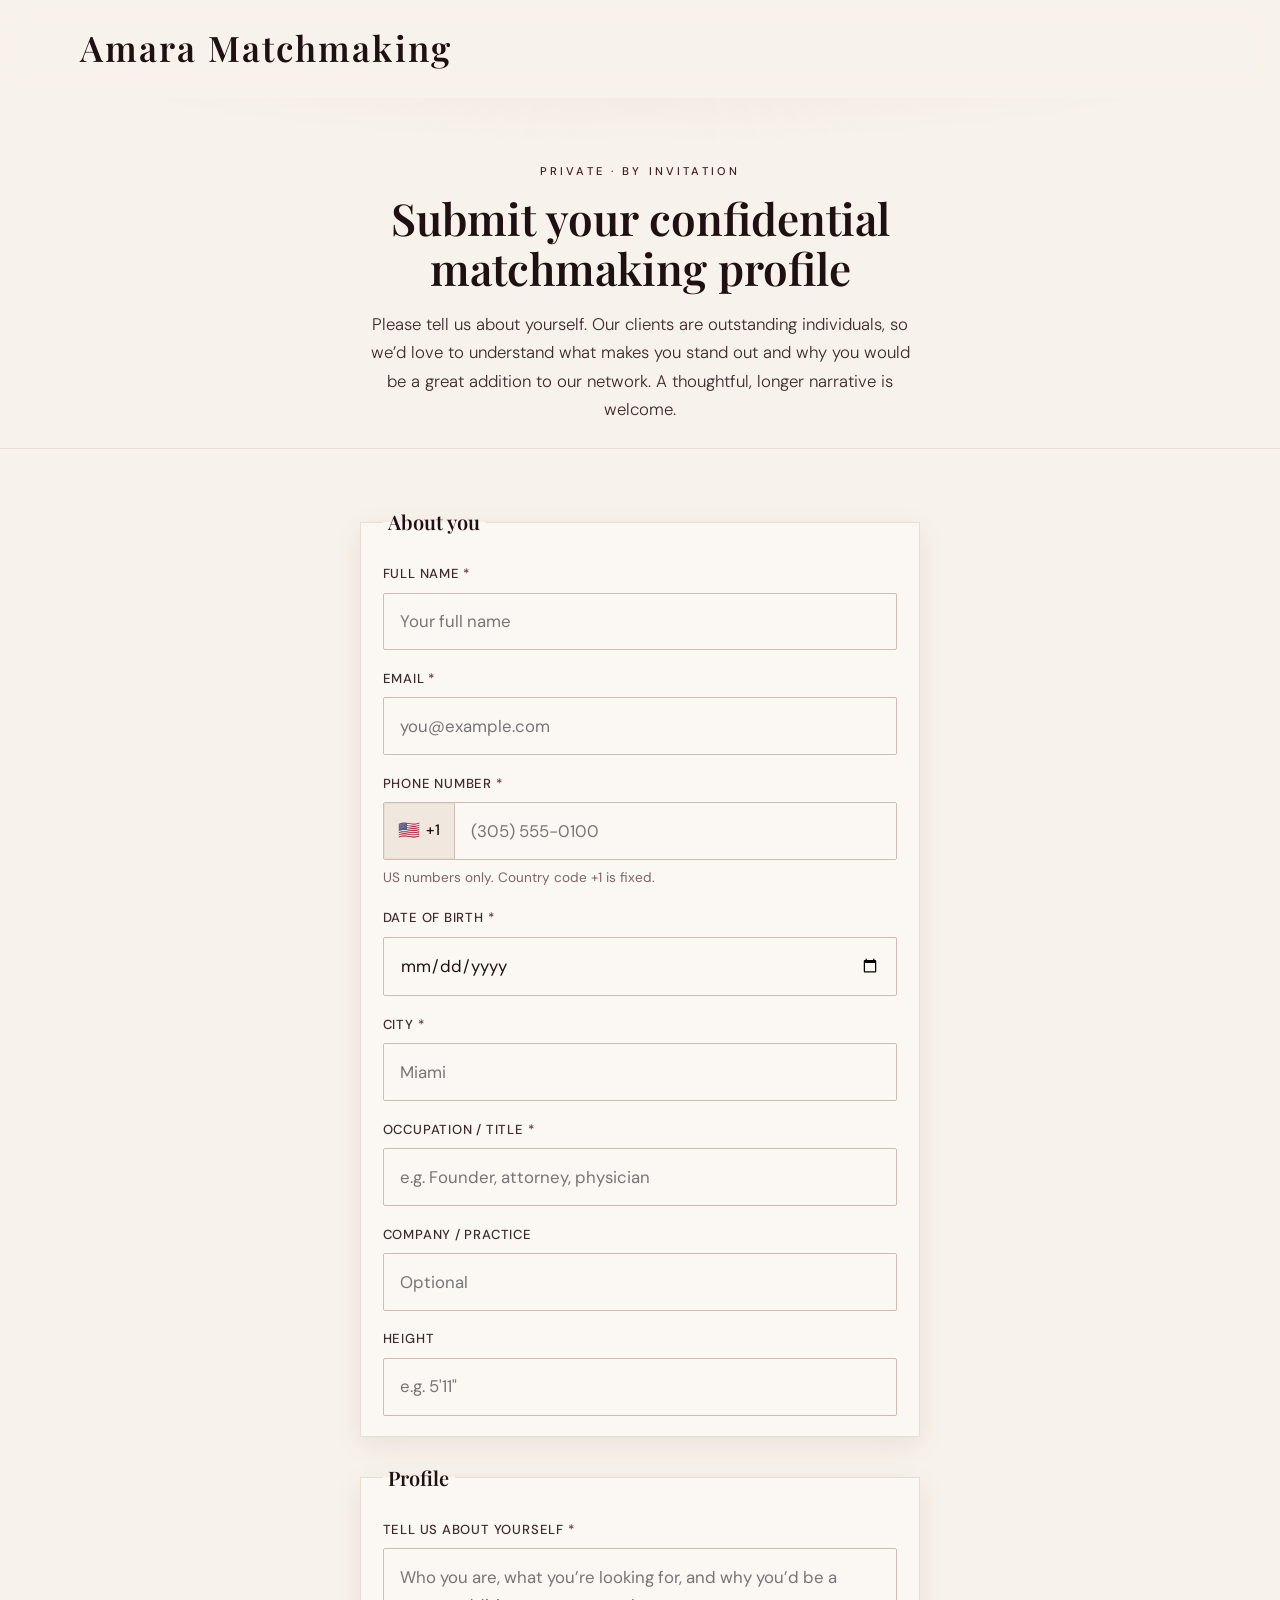
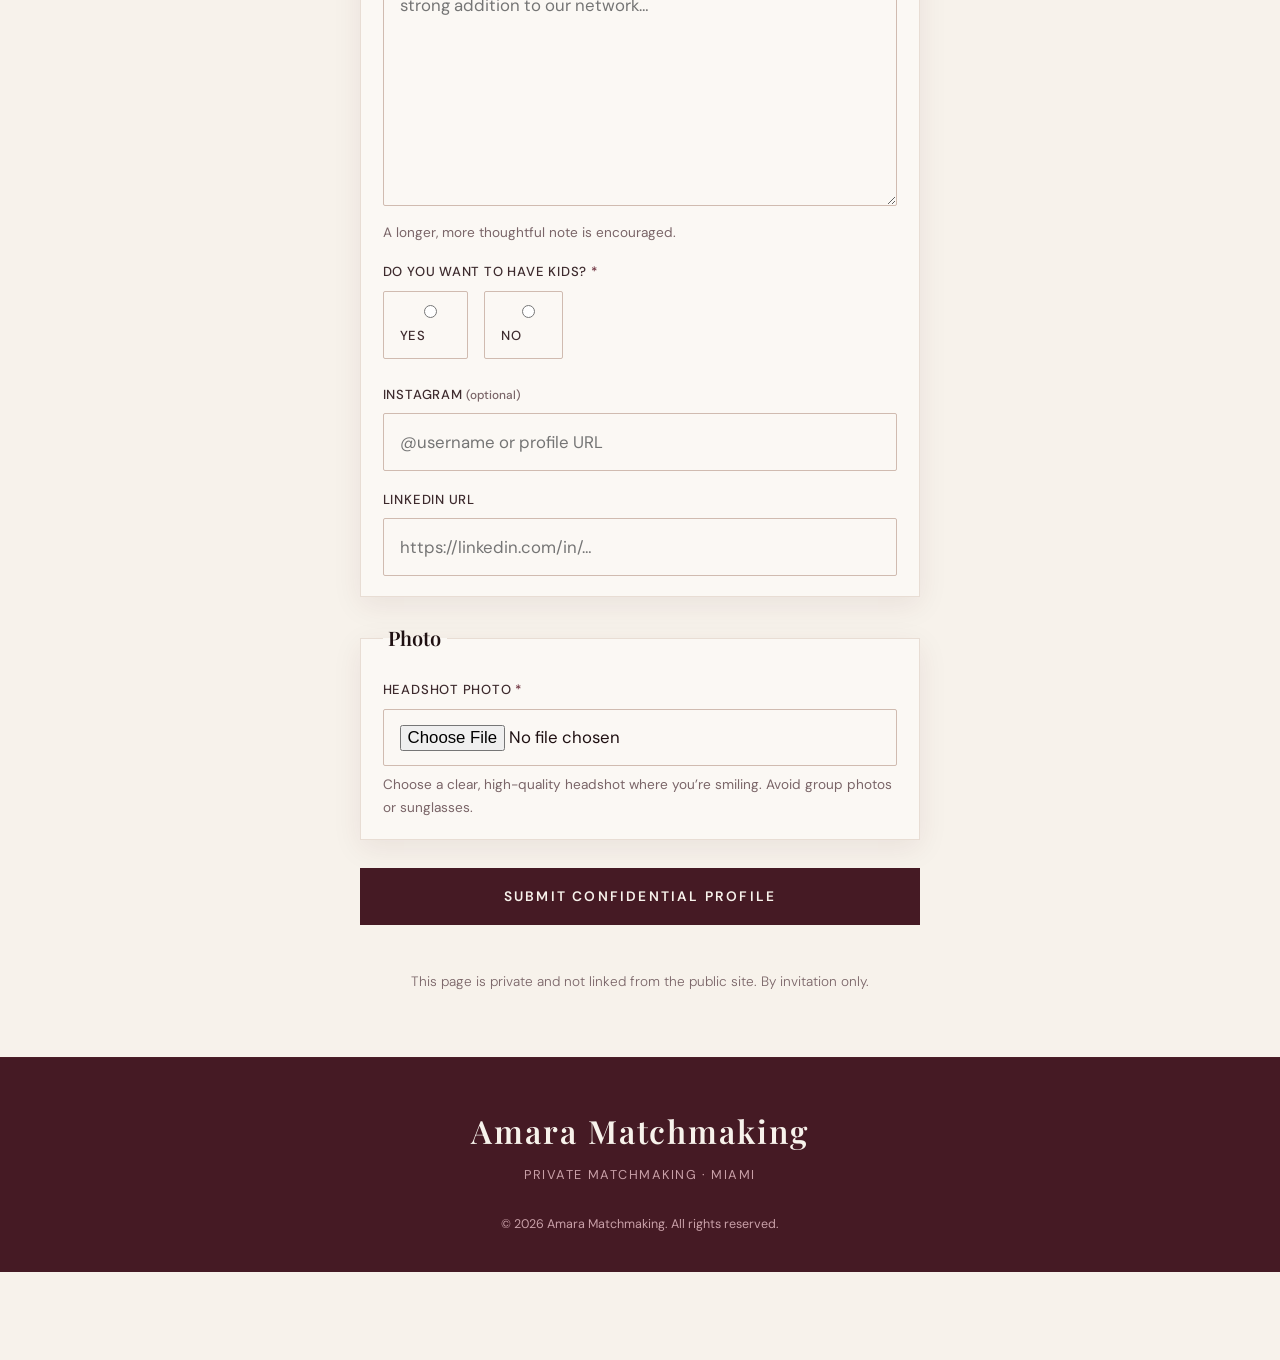
==== intake.html @ 6a84e3c2 "Add private candidate intake page (unlisted)" ====
<!DOCTYPE html>
<html lang="en">
<head>
  <meta charset="UTF-8" />
  <meta name="viewport" content="width=device-width, initial-scale=1.0" />
  <meta name="robots" content="noindex, nofollow" />
  <meta name="description" content="Private Amara Matchmaking candidate intake. By invitation only." />
  <title>Private Intake | Amara Matchmaking</title>
  <link rel="preconnect" href="https://fonts.googleapis.com" />
  <link rel="preconnect" href="https://fonts.gstatic.com" crossorigin />
  <link href="https://fonts.googleapis.com/css2?family=DM+Sans:ital,opsz,wght@0,9..40,300;0,9..40,400;0,9..40,500;0,9..40,600;1,9..40,400&family=Playfair+Display:ital,wght@0,400;0,500;0,600;0,700;1,400;1,500&display=swap" rel="stylesheet" />
  <link rel="icon" href="assets/favicon.svg" type="image/svg+xml" />
  <link rel="icon" href="assets/favicon.ico" sizes="any" />
  <link rel="stylesheet" href="styles.css?v=20260922b" />
  <link rel="stylesheet" href="intake.css?v=1" />
</head>
<body class="intake-page">
  <header class="site-header">
    <div class="container header-inner">
      <a href="/" class="logo" aria-label="Amara Matchmaking">Amara Matchmaking</a>
    </div>
  </header>

  <main>
    <section class="intake-hero">
      <div class="container narrow intake-hero-inner">
        <p class="eyebrow">Private · By invitation</p>
        <h1>Submit your confidential matchmaking profile</h1>
        <p class="intake-lede">
          Please tell us about yourself. Our clients are outstanding individuals, so we’d love to understand
          what makes you stand out and why you would be a great addition to our network.
          A thoughtful, longer narrative is welcome.
        </p>
      </div>
    </section>

    <section class="intake-form-section">
      <div class="container narrow">
        <form id="intake-form" class="intake-form" novalidate>
          <fieldset class="intake-card">
            <legend>About you</legend>

            <div class="field">
              <label for="full_name">Full name <span class="req">*</span></label>
              <input type="text" id="full_name" name="full_name" autocomplete="name" required placeholder="Your full name" />
            </div>

            <div class="field">
              <label for="email">Email <span class="req">*</span></label>
              <input type="email" id="email" name="email" autocomplete="email" required placeholder="you@example.com" />
            </div>

            <div class="field">
              <label for="phone">Phone number <span class="req">*</span></label>
              <div class="phone-row" role="group" aria-label="US phone number">
                <span class="phone-prefix" title="United States">
                  <span class="flag" aria-hidden="true">🇺🇸</span>
                  <span>+1</span>
                </span>
                <input type="tel" id="phone" name="phone" autocomplete="tel-national" inputmode="numeric"
                       required placeholder="(305) 555-0100" maxlength="14" aria-describedby="phone-help" />
              </div>
              <p id="phone-help" class="field-help">US numbers only. Country code +1 is fixed.</p>
            </div>

            <div class="field">
              <label for="dob">Date of birth <span class="req">*</span></label>
              <input type="date" id="dob" name="dob" required />
            </div>

            <div class="field">
              <label for="city">City <span class="req">*</span></label>
              <input type="text" id="city" name="city" required placeholder="Miami" autocomplete="address-level2" />
            </div>

            <div class="field">
              <label for="occupation">Occupation / title <span class="req">*</span></label>
              <input type="text" id="occupation" name="occupation" required placeholder="e.g. Founder, attorney, physician" />
            </div>

            <div class="field">
              <label for="company">Company / practice</label>
              <input type="text" id="company" name="company" placeholder="Optional" />
            </div>

            <div class="field">
              <label for="height">Height</label>
              <input type="text" id="height" name="height" placeholder="e.g. 5'11&quot;" />
            </div>
          </fieldset>

          <fieldset class="intake-card">
            <legend>Profile</legend>

            <div class="field">
              <label for="narrative">Tell us about yourself <span class="req">*</span></label>
              <textarea id="narrative" name="narrative" rows="8" required
                placeholder="Who you are, what you’re looking for, and why you’d be a strong addition to our network…"></textarea>
              <p class="field-help">A longer, more thoughtful note is encouraged.</p>
            </div>

            <div class="field">
              <label for="kids">Do you want to have kids? <span class="req">*</span></label>
              <div class="choice-row" role="radiogroup" aria-labelledby="kids-label">
                <label class="choice"><input type="radio" name="kids" value="Yes" required /> Yes</label>
                <label class="choice"><input type="radio" name="kids" value="No" required /> No</label>
              </div>
            </div>

            <div class="field">
              <label for="instagram">Instagram <span class="opt">(optional)</span></label>
              <input type="text" id="instagram" name="instagram" placeholder="@username or profile URL" />
            </div>

            <div class="field">
              <label for="linkedin">LinkedIn URL</label>
              <input type="url" id="linkedin" name="linkedin" placeholder="https://linkedin.com/in/…" inputmode="url" />
            </div>
          </fieldset>

          <fieldset class="intake-card">
            <legend>Photo</legend>
            <div class="field">
              <label for="headshot">Headshot photo <span class="req">*</span></label>
              <input type="file" id="headshot" name="headshot" accept="image/*" required />
              <p class="field-help">Choose a clear, high-quality headshot where you’re smiling. Avoid group photos or sunglasses.</p>
            </div>
          </fieldset>

          <p id="form-status" class="form-status" role="status" aria-live="polite" hidden></p>

          <button type="submit" class="btn btn-primary btn-block">Submit confidential profile</button>
          <p class="form-note">This page is private and not linked from the public site. By invitation only.</p>
        </form>
      </div>
    </section>
  </main>

  <footer class="site-footer">
    <div class="container footer-inner">
      <div>
        <p class="logo">Amara Matchmaking</p>
        <p class="footer-tag">Private matchmaking · Miami</p>
      </div>
      <p class="copyright">&copy; <span id="year"></span> Amara Matchmaking. All rights reserved.</p>
    </div>
  </footer>

  <script src="intake.js"></script>
</body>
</html>
---- styles.css ----
/* Amara Matchmaking — deep burgundy/wine + soft cream editorial luxury */
:root {
  --bg: #f7f2eb;
  --bg-alt: #f0e8df;
  --bg-soft: #f4ece4;
  --surface: #fbf8f4;
  --ink: #1f1012;
  --ink-soft: #3d2a2d;
  --muted: #7a6568;
  --line: #e8ddd4;
  --line-strong: #d0bbb0;
  --accent: #6b2d3a;
  --accent-deep: #451a24;
  --accent-soft: #c9a0a8;
  --accent-mist: rgba(107, 45, 58, 0.1);
  --blush: #e8cfcf;
  --blush-soft: rgba(232, 207, 207, 0.45);
  --wine: #6b2d3a;
  --cream: #f7f2eb;
  --white: #fbf8f4;
  --shadow: 0 20px 50px rgba(42, 22, 24, 0.08);
  --shadow-soft: 0 8px 28px rgba(79, 31, 42, 0.08);
  --radius: 2px;
  --font-display: "Playfair Display", Georgia, "Times New Roman", serif;
  --font-body: "DM Sans", system-ui, -apple-system, sans-serif;
  --max: 1120px;
  --narrow: 560px;
}

*, *::before, *::after { box-sizing: border-box; }

html { scroll-behavior: smooth; }

body {
  margin: 0;
  font-family: var(--font-body);
  font-weight: 400;
  font-size: 1.05rem;
  line-height: 1.7;
  color: var(--ink-soft);
  background: var(--bg);
  -webkit-font-smoothing: antialiased;
}

img { max-width: 100%; display: block; }

a {
  color: var(--accent-deep);
  text-decoration-thickness: 1px;
  text-underline-offset: 3px;
}

a:hover { color: var(--ink); }

.container {
  width: min(100% - 2.5rem, var(--max));
  margin-inline: auto;
}

.container.narrow {
  width: min(100% - 2.5rem, var(--narrow));
}

/* Header */
.site-header {
  position: sticky;
  top: 0;
  z-index: 100;
  background: rgba(247, 242, 235, 0.88);
  backdrop-filter: blur(14px);
  border-bottom: 1px solid transparent;
  transition: border-color 0.2s, background 0.2s;
}

.site-header.scrolled {
  border-bottom-color: var(--line);
  background: rgba(247, 242, 235, 0.96);
}

.header-inner {
  display: flex;
  align-items: center;
  justify-content: space-between;
  padding: 1.15rem 0;
}

.logo {
  font-family: var(--font-display);
  font-size: clamp(1.15rem, 3.6vw, 2.2rem);
  font-weight: 600;
  letter-spacing: 0.06em;
  color: var(--ink);
  text-decoration: none;
  white-space: nowrap;
  transition: color 0.25s ease, transform 0.25s ease, letter-spacing 0.25s ease;
}
.logo:hover {
  color: var(--accent-deep);
  transform: scale(1.04);
  letter-spacing: 0.12em;
}

.nav { display: none !important; /* nav removed hide */
  
  display: flex;
  align-items: center;
  gap: 1.85rem;
}

.nav a {
  position: relative;
  font-size: 0.88rem;
  font-weight: 500;
  letter-spacing: 0.16em;
  text-transform: uppercase;
  color: var(--ink-soft);
  text-decoration: none;
  padding: 0.35rem 0;
  transition: color 0.2s ease, transform 0.2s ease;
}
.nav a::after {
  content: "";
  position: absolute;
  left: 0;
  right: 0;
  bottom: 0;
  height: 1.5px;
  background: var(--accent-deep);
  transform: scaleX(0);
  transform-origin: left;
  transition: transform 0.25s ease;
}
.nav a:hover {
  color: var(--accent-deep);
  transform: translateY(-1px);
}
.nav a:hover::after { transform: scaleX(1); }

.nav-cta {
  padding: 0.7rem 1.35rem !important;
  border: 1.5px solid var(--ink);
  color: var(--ink) !important;
  transition: background 0.2s ease, color 0.2s ease, border-color 0.2s ease, transform 0.2s ease, box-shadow 0.2s ease;
}
.nav-cta::after { display: none !important; }
.nav-cta:hover {
  background: var(--accent-deep);
  border-color: var(--accent-deep);
  color: var(--cream) !important;
  transform: translateY(-2px);
  box-shadow: 0 10px 24px rgba(79, 31, 42, 0.18);
}

.menu-toggle { display: none !important; /* nav removed */
  
  display: none;
  flex-direction: column;
  gap: 6px;
  background: none;
  border: none;
  padding: 0.4rem;
  cursor: pointer;
}

.menu-toggle span {
  display: block;
  width: 22px;
  height: 1.5px;
  background: var(--ink);
}

/* Hero */
.hero {
  padding: clamp(2.25rem, 5vw, 3.5rem) 0 clamp(2.5rem, 5vw, 3.75rem);
  text-align: center;
  background:
    radial-gradient(ellipse 90% 55% at 50% -10%, rgba(232, 207, 207, 0.55), transparent 65%),
    radial-gradient(ellipse 50% 40% at 85% 80%, rgba(107, 45, 58, 0.06), transparent 50%),
    var(--bg);
  border-bottom: 1px solid var(--line);
}

.hero-inner { max-width: 820px; margin-inline: auto; }

.eyebrow {
  font-size: 0.7rem;
  font-weight: 500;
  letter-spacing: 0.28em;
  text-transform: uppercase;
  color: var(--accent-deep);
  margin: 0 0 0.75rem;
}

.hero h1 {
  font-family: var(--font-display);
  font-size: clamp(2.4rem, 5.2vw, 3.85rem);
  font-weight: 600;
  line-height: 1.12;
  color: var(--ink);
  margin: 0 0 0.75rem;
  letter-spacing: -0.015em;
}

.hero-lead {
  font-size: clamp(1rem, 2vw, 1.12rem);
  font-weight: 300;
  color: var(--ink-soft);
  max-width: 42em;
  margin: 0 auto 1.15rem;
  line-height: 1.55;
}

.hero-lead strong {
  font-weight: 500;
  color: var(--ink);
}

.hero-actions {
  display: flex;
  flex-wrap: wrap;
  gap: 0.9rem;
  justify-content: center;
  margin-bottom: 2.75rem;
}

.hero-note {
  font-size: 0.75rem;
  letter-spacing: 0.2em;
  text-transform: uppercase;
  color: var(--muted);
  margin: 0;
}

/* Buttons */
.btn {
  display: inline-block;
  font-family: var(--font-body);
  font-size: 0.86rem;
  font-weight: 600;
  letter-spacing: 0.14em;
  text-transform: uppercase;
  text-decoration: none;
  padding: 1.15rem 1.95rem;
  border: 1px solid transparent;
  cursor: pointer;
  transition: background 0.22s ease, color 0.22s ease, border-color 0.22s ease, box-shadow 0.22s ease, transform 0.22s ease;
}
.btn:hover { transform: translateY(-3px); }
.btn:active { transform: translateY(-1px); }

.btn-primary {
  background: var(--accent-deep);
  color: var(--cream);
  border-color: var(--accent-deep);
}

.btn-primary:hover {
  background: var(--accent);
  border-color: var(--accent);
  color: var(--cream);
  box-shadow: 0 14px 32px rgba(79, 31, 42, 0.28);
}

.btn-ghost {
  background: transparent;
  color: var(--ink);
  border-color: var(--line-strong);
}

.btn-ghost:hover {
  border-color: var(--accent-deep);
  color: var(--accent-deep);
  background: var(--blush-soft);
}

.btn-outline {
  background: transparent;
  color: var(--ink);
  border-color: var(--ink);
  width: 100%;
  text-align: center;
}

.btn-outline:hover {
  background: var(--accent-deep);
  border-color: var(--accent-deep);
  color: var(--cream);
}

.btn-block { width: 100%; }

/* Sections */
.section {
  padding: clamp(4.75rem, 11vw, 7.5rem) 0;
}

.section-alt {
  background: var(--bg-alt);
}

.section-membership {
  background: var(--bg-soft);
  border-bottom: 1px solid var(--line);
}

.section-head {
  max-width: 40em;
  margin-bottom: 3.5rem;
}

.section-head .section-intro { margin-bottom: 0; }

.section h2 {
  font-family: var(--font-display);
  font-size: clamp(2.1rem, 4.2vw, 2.9rem);
  font-weight: 500;
  color: var(--ink);
  margin: 0 0 1rem;
  line-height: 1.18;
}

.section-intro {
  max-width: 38em;
  margin: 0 0 3rem;
  color: var(--ink-soft);
  font-weight: 300;
}

#discretion .section-intro,
#apply .section-intro,
#discretion h2,
#apply h2,
#discretion .eyebrow,
#apply .eyebrow {
  text-align: center;
  margin-left: auto;
  margin-right: auto;
}

/* Steps — 4-column process */
.steps {
  list-style: none;
  margin: 0;
  padding: 0;
  display: grid;
  grid-template-columns: repeat(4, 1fr);
  gap: 1.25rem;
}

.steps li {
  padding: 1.85rem 1.4rem;
  background: var(--surface);
  border: 1px solid var(--line);
  box-shadow: var(--shadow-soft);
}

.step-num {
  display: block;
  font-family: var(--font-display);
  font-size: 1.55rem;
  color: var(--accent);
  margin-bottom: 1rem;
}

.steps h3,
.card h3,
.pillars h3 {
  font-family: var(--font-display);
  font-size: 1.4rem;
  font-weight: 500;
  color: var(--ink);
  margin: 0 0 0.75rem;
}

.steps p,
.card p {
  margin: 0;
  font-size: 0.95rem;
  font-weight: 300;
}

/* Two col / cards */
.two-col {
  display: grid;
  grid-template-columns: 1fr 1fr;
  gap: 1.5rem;
}

.card {
  background: var(--surface);
  border: 1px solid var(--line);
  padding: 2.15rem 1.85rem;
  box-shadow: var(--shadow-soft);
}

.checklist {
  list-style: none;
  margin: 1.35rem 0 0;
  padding: 0;
}

.checklist li {
  position: relative;
  padding-left: 1.35rem;
  margin-bottom: 0.55rem;
  font-size: 0.94rem;
  font-weight: 300;
}

.checklist li::before {
  content: "";
  position: absolute;
  left: 0;
  top: 0.55em;
  width: 6px;
  height: 6px;
  border-radius: 50%;
  background: var(--accent);
}

/* Pillars */
.pillars {
  list-style: none;
  margin: 0;
  padding: 0;
  display: grid;
  gap: 1.5rem;
}

.pillars li {
  padding-top: 1.35rem;
  border-top: 1px solid var(--line);
}

.pillars p { margin: 0; font-size: 0.98rem; font-weight: 300; }

/* Pricing — membership cards */
.pricing-grid {
  display: grid;
  grid-template-columns: repeat(3, 1fr);
  gap: 1.35rem;
  align-items: stretch;
}

.price-card {
  position: relative;
  background: var(--surface);
  border: 1px solid var(--line);
  padding: 2.25rem 1.65rem 1.85rem;
  display: flex;
  flex-direction: column;
  box-shadow: var(--shadow-soft);
  transition: border-color 0.2s, box-shadow 0.2s;
}

.price-card.featured {
  border-color: var(--accent);
  box-shadow: var(--shadow);
  background: linear-gradient(180deg, #fbf8f4 0%, #f3e8e6 100%);
}

/* Exclusive must beat .featured light gradient (same card has both classes) */
.price-card.price-card-exclusive,
.price-card.price-card-exclusive.featured {
  background: var(--accent-deep);
  border-color: var(--accent-deep);
  color: #d4b8bc;
  box-shadow: var(--shadow);
}

.price-card-exclusive .tier-label,
.price-card-exclusive .price {
  color: var(--cream);
}

.price-card-exclusive .tier-duration,
.price-card-exclusive .price-who,
.price-card-exclusive .plus {
  color: var(--accent-soft);
}

.price-card-exclusive .tier-features li {
  border-bottom-color: rgba(201, 160, 168, 0.25);
  color: #e8d4d6;
}

.price-card-exclusive .btn-outline {
  color: var(--cream);
  border-color: var(--accent-soft);
}

.price-card-exclusive .btn-outline:hover {
  background: var(--blush);
  border-color: var(--blush);
  color: var(--accent-deep);
}

.badge {
  position: absolute;
  top: -0.7rem;
  left: 50%;
  transform: translateX(-50%);
  font-size: 0.62rem;
  font-weight: 500;
  letter-spacing: 0.16em;
  text-transform: uppercase;
  background: var(--accent-deep);
  color: var(--cream);
  padding: 0.32rem 0.8rem;
  white-space: nowrap;
  margin: 0;
}

.tier-label {
  font-family: var(--font-display);
  font-size: 1.65rem;
  font-weight: 500;
  color: var(--ink);
  margin: 0 0 0.35rem;
  letter-spacing: 0.02em;
}

.tier-duration {
  font-size: 0.78rem;
  font-weight: 500;
  letter-spacing: 0.12em;
  text-transform: uppercase;
  color: var(--accent);
  margin: 0 0 1.5rem;
}

.tier-features {
  list-style: none;
  margin: 0 0 1.75rem;
  padding: 0;
  flex: 1;
}

.tier-features li {
  font-size: 0.9rem;
  font-weight: 300;
  padding: 0.55rem 0;
  border-bottom: 1px solid var(--line);
  line-height: 1.5;
}

.tier-features li:last-child { border-bottom: none; }

.price {
  font-family: var(--font-display);
  font-size: 2.55rem;
  font-weight: 500;
  color: var(--ink);
  margin: 0 0 0.35rem;
  line-height: 1;
  letter-spacing: -0.02em;
}

.currency {
  font-size: 1.15rem;
  vertical-align: super;
  margin-right: 0.08rem;
  font-weight: 500;
}

.plus {
  font-family: var(--font-display);
  font-size: 1.45rem;
  font-weight: 400;
  color: var(--accent);
  margin-left: 0.08rem;
  vertical-align: super;
}

.price-who {
  font-size: 0.78rem;
  color: var(--muted);
  margin: 0 0 1.5rem;
  letter-spacing: 0.02em;
}

.pricing-footnote {
  margin: 2.25rem 0 0;
  font-size: 0.85rem;
  color: var(--muted);
  text-align: center;
  font-weight: 300;
}

/* Apply form — premium application feel */
.section-apply-removed /* apply section removed */ {
  background:
    radial-gradient(ellipse 70% 50% at 50% 0%, var(--accent-mist), transparent 60%),
    var(--bg);
  border-top: 1px solid var(--line);
}

.apply-form {
  margin-top: 0.5rem;
  padding: 2.25rem 2rem;
  background: var(--surface);
  border: 1px solid var(--line);
  box-shadow: var(--shadow);
}

.form-lede {
  font-size: 0.95rem;
  font-weight: 300;
  color: var(--ink-soft);
  margin: 0 0 1.75rem;
  padding-bottom: 1.25rem;
  border-bottom: 1px solid var(--line);
}

.field {
  margin-bottom: 1.35rem;
}

.field label {
  display: block;
  font-size: 0.72rem;
  font-weight: 500;
  letter-spacing: 0.14em;
  text-transform: uppercase;
  color: var(--ink);
  margin-bottom: 0.5rem;
}

.hint {
  font-weight: 400;
  letter-spacing: 0.04em;
  text-transform: none;
  color: var(--muted);
}

.field input,
.field textarea {
  width: 100%;
  font-family: var(--font-body);
  font-size: 1rem;
  font-weight: 300;
  color: var(--ink);
  background: var(--bg);
  border: 1px solid var(--line);
  padding: 0.9rem 1rem;
  border-radius: var(--radius);
  outline: none;
  transition: border-color 0.15s, background 0.15s;
}

.field input:focus,
.field textarea:focus {
  border-color: var(--accent);
  background: var(--white);
}

.field textarea { resize: vertical; min-height: 140px; }

.phone-row {
  display: flex;
  align-items: stretch;
}

.phone-prefix {
  display: flex;
  align-items: center;
  padding: 0 0.95rem;
  background: var(--bg-alt);
  border: 1px solid var(--line);
  border-right: none;
  font-size: 0.95rem;
  font-weight: 500;
  color: var(--ink);
  letter-spacing: 0.04em;
}

.phone-row input {
  border-radius: 0 var(--radius) var(--radius) 0;
}

.field-help {
  margin: 0.4rem 0 0;
  font-size: 0.8rem;
  color: var(--muted);
}

.field input.invalid,
.field textarea.invalid {
  border-color: #8a4040;
}

.form-note {
  margin: 1.35rem 0 0;
  text-align: center;
  font-size: 0.88rem;
  color: var(--muted);
  font-weight: 300;
}

/* Footer */
.site-footer {
  border-top: 1px solid rgba(107, 45, 58, 0.2);
  padding: 2.85rem 0 2.35rem;
  background: var(--accent-deep);
  color: #c9a0a8;
}

.footer-inner {
  display: grid;
  gap: 1.25rem;
  text-align: center;
}

.site-footer .logo {
  color: var(--cream);
  margin: 0 0 0.35rem;
}

.footer-tag {
  margin: 0;
  font-size: 0.8rem;
  letter-spacing: 0.12em;
  text-transform: uppercase;
}

.footer-contact a {
  color: var(--blush);
  text-decoration: none;
  font-size: 0.95rem;
}

.footer-contact a:hover {
  text-decoration: underline;
  color: var(--cream);
}

.copyright {
  margin: 0.5rem 0 0;
  font-size: 0.78rem;
}

/* Mobile */
@media (max-width: 960px) {
  .steps {
    grid-template-columns: repeat(2, 1fr);
  }
}

@media (max-width: 860px) {
  .pricing-grid,
  .two-col {
    grid-template-columns: 1fr;
  }

  .menu-toggle { display: none !important; /* nav removed */
   display: flex; }

  .nav {
    display: none;
    position: absolute;
    top: 100%;
    left: 0;
    right: 0;
    flex-direction: column;
    gap: 0;
    background: var(--bg);
    border-bottom: 1px solid var(--line);
    padding: 0.5rem 1.25rem 1.25rem;
  }

  .nav.open { display: flex; }

  .nav a {
    padding: 0.85rem 0;
    border-bottom: 1px solid var(--line);
  }

  .nav-cta {
    margin-top: 0.75rem;
    text-align: center;
    border: 1px solid var(--ink);
  }


  .apply-form {
    padding: 1.75rem 1.25rem;
  }
}

@media (max-width: 560px) {
  .steps {
    grid-template-columns: 1fr;
  }

  .hero-actions { flex-direction: column; }
  .btn { width: 100%; text-align: center; }
}


/* Founder */
.founder-block {
  display: grid;
  grid-template-columns: minmax(180px, 280px) 1fr;
  gap: 2.5rem;
  align-items: center;
}
.founder-photo {
  width: 100%;
  aspect-ratio: 4 / 5;
  object-fit: cover;
  object-position: center 18%;
  border-radius: 2px;
  box-shadow: var(--shadow-soft);
  border: 1px solid var(--line);
}
.founder-copy h2 {
  margin-top: 0.35rem;
}
@media (max-width: 720px) {
  .founder-block {
    grid-template-columns: 1fr;
    max-width: 420px;
    margin-inline: auto;
    text-align: center;
  }
  .founder-photo {
    max-width: 280px;
    margin-inline: auto;
  }
}


/* Interactive polish */
.section-head h2,
.section h2 {
  font-size: clamp(2.25rem, 4.8vw, 3.35rem);
  font-weight: 600;
  letter-spacing: -0.01em;
}
.price-card,
.card {
  transition: transform 0.25s ease, box-shadow 0.25s ease, border-color 0.25s ease;
}
.price-card:hover,
.card:hover {
  transform: translateY(-6px);
  box-shadow: 0 22px 48px rgba(42, 22, 24, 0.12);
  border-color: var(--accent-soft);
}
.founder-photo {
  transition: transform 0.35s ease, box-shadow 0.35s ease;
}
.founder-photo:hover {
  transform: scale(1.03);
  box-shadow: 0 24px 50px rgba(79, 31, 42, 0.18);
}
.site-footer .logo {
  font-size: clamp(1.7rem, 2.5vw, 2.1rem);
  font-weight: 600;
}

.logo-mark {
  font-weight: 500;
  letter-spacing: 0.04em;
  opacity: 0.72;
  font-size: 0.72em;
}
@media (max-width: 720px) {
  .logo {
    font-size: clamp(1.05rem, 4.8vw, 1.35rem);
    letter-spacing: 0.04em;
  }
}


/* Tawkify-inspired conversion polish (Amara brand only) */
.hero-sub {
  font-family: var(--font-display);
  font-size: clamp(1.25rem, 2.8vw, 1.75rem);
  font-weight: 500;
  font-style: italic;
  color: var(--accent-deep);
  margin: 0 0 0.9rem;
}

.proof-strip {
  background: var(--accent-deep);
  color: var(--cream);
  padding: 2.25rem 0;
  border-bottom: 1px solid rgba(247, 242, 235, 0.12);
}
.proof-grid {
  display: grid;
  grid-template-columns: repeat(4, 1fr);
  gap: 1.5rem;
}
.proof-label {
  font-family: var(--font-display);
  font-size: 1.35rem;
  font-weight: 600;
  margin: 0 0 0.4rem;
  color: #fff;
}
.proof-text {
  margin: 0;
  font-size: 0.92rem;
  line-height: 1.45;
  color: rgba(247, 242, 235, 0.82);
}
.cta-band { display: none !important; /* apply cta removed */
  
  background:
    radial-gradient(ellipse 70% 80% at 20% 0%, rgba(232, 207, 207, 0.45), transparent 60%),
    var(--bg-alt);
  border-block: 1px solid var(--line);
  padding: clamp(3.5rem, 8vw, 5rem) 0;
}
.cta-band-inner {
  display: grid;
  grid-template-columns: 1.4fr auto;
  gap: 2rem;
  align-items: center;
}
.cta-band h2 {
  margin: 0.35rem 0 0.85rem;
  font-size: clamp(2rem, 4vw, 2.8rem);
}
.cta-band p { margin: 0; max-width: 38em; }
.cta-band-actions {
  display: flex;
  flex-direction: column;
  gap: 0.75rem;
  min-width: 240px;
}
.founder-signoff {
  margin: 1.25rem 0;
  font-family: var(--font-display);
  font-size: 1.2rem;
  color: var(--ink);
}
.sticky-cta { display: none !important; /* removed */
  
  position: fixed;
  left: 0;
  right: 0;
  bottom: 0;
  z-index: 120;
  background: rgba(251, 248, 244, 0.94);
  backdrop-filter: blur(12px);
  border-top: 1px solid var(--line);
  box-shadow: 0 -10px 30px rgba(42, 22, 24, 0.08);
  padding: 0.75rem 0;
}
.sticky-cta-inner {
  width: min(100% - 2.5rem, var(--max));
  margin-inline: auto;
  display: flex;
  align-items: center;
  justify-content: space-between;
  gap: 1rem;
}
.sticky-cta-copy {
  margin: 0;
  font-size: 0.92rem;
  color: var(--ink-soft);
}
.sticky-cta-btn {
  padding: 0.85rem 1.5rem;
}
body { padding-bottom: 5.5rem; }
@media (max-width: 900px) {
  .proof-grid { grid-template-columns: 1fr 1fr; }
  .cta-band-inner { grid-template-columns: 1fr; }
}
@media (max-width: 560px) {
  .proof-grid { grid-template-columns: 1fr; }
  .sticky-cta-copy { font-size: 0.82rem; }
}


/* Bugfix layout */
html { scroll-padding-top: 5.5rem; scroll-padding-bottom: 6rem; }
#apply, #founder, #claudia, #membership, #how, #who { scroll-margin-top: 5.5rem; }
.hero-split {
  display: grid;
  grid-template-columns: 1fr;
  gap: 0;
  align-items: center;
  justify-items: center;
  text-align: center;
  max-width: 980px;
  margin-inline: auto;
}
.hero-copy {
  width: 100%;
  max-width: 920px;
  margin-inline: auto;
  text-align: center;
}
.hero-copy .hero-actions { justify-content: center; }
.hero-copy .hero-lead { margin-left: auto; margin-right: auto; }
.hero-founder {
  margin: 0;
  text-align: center;
}
.hero-founder img {
  width: 100%;
  aspect-ratio: 4 / 5;
  object-fit: cover;
  object-position: center 18%;
  border-radius: 2px;
  border: 1px solid var(--line);
  box-shadow: var(--shadow);
  background: var(--bg-alt);
}
.hero-founder figcaption {
  margin-top: 0.75rem;
  font-size: 0.85rem;
  letter-spacing: 0.08em;
  text-transform: uppercase;
  color: var(--muted);
}
.section-apply { padding-bottom: 7rem; }
.form-status {
  margin: 0 0 1rem;
  padding: 0.85rem 1rem;
  border: 1px solid var(--line);
  background: var(--surface);
  color: var(--ink);
  font-size: 0.95rem;
}
.form-status.is-error {
  border-color: #b42318;
  background: #fef3f2;
  color: #7a271a;
}
.form-status.is-ok {
  border-color: var(--accent-soft);
  background: var(--blush-soft);
  color: var(--accent-deep);
}
.field select {
  width: 100%;
  font: inherit;
  padding: 0.85rem 1rem;
  border: 1px solid var(--line-strong);
  background: var(--white);
  color: var(--ink);
  border-radius: var(--radius);
}
.field select.invalid {
  border-color: #b42318;
}
@media (max-width: 860px) {
  .hero-split {
    grid-template-columns: 1fr;
    text-align: center;
  }
  .hero-copy .hero-actions { justify-content: center; }
  .hero-founder { max-width: 280px; margin-inline: auto; }
}


/* Claudia Wood — founding presence (after hero) */
.section-claudia {
  background:
    linear-gradient(180deg, var(--bg) 0%, var(--bg-soft) 100%);
  border-bottom: 1px solid var(--line);
  padding: clamp(5rem, 12vw, 8rem) 0;
}
.claudia-split {
  display: grid;
  grid-template-columns: minmax(260px, 0.95fr) 1.15fr;
  gap: clamp(2.5rem, 6vw, 4.5rem);
  align-items: center;
}
.claudia-photo {
  margin: 0;
}
.claudia-photo img {
  width: 100%;
  aspect-ratio: 4 / 5;
  object-fit: cover;
  object-position: center 18%;
  border-radius: 2px;
  border: 1px solid var(--line);
  box-shadow: var(--shadow);
  background: var(--bg-alt);
}
.claudia-copy .eyebrow {
  margin-bottom: 1rem;
}
.claudia-copy h2 {
  font-family: var(--font-display);
  font-size: clamp(2.6rem, 5vw, 3.6rem);
  font-weight: 600;
  color: var(--ink);
  margin: 0 0 1.5rem;
  line-height: 1.1;
  letter-spacing: -0.015em;
}
.claudia-copy > p {
  margin: 0 0 1.15rem;
  font-weight: 300;
  font-size: 1.05rem;
  line-height: 1.75;
  color: var(--ink-soft);
  max-width: 36em;
}
.claudia-copy > p strong {
  font-weight: 500;
  color: var(--ink);
}
.claudia-quote {
  margin: 2rem 0 2.25rem;
  padding: 1.5rem 0 1.5rem 1.5rem;
  border-left: 1.5px solid var(--accent-soft);
  max-width: 34em;
}
.claudia-quote p {
  margin: 0 0 0.75rem;
  font-family: var(--font-display);
  font-size: clamp(1.25rem, 2.4vw, 1.55rem);
  font-style: italic;
  font-weight: 400;
  line-height: 1.45;
  color: var(--ink);
}
.claudia-quote cite {
  font-style: normal;
  font-size: 0.72rem;
  font-weight: 500;
  letter-spacing: 0.2em;
  text-transform: uppercase;
  color: var(--muted);
}
@media (max-width: 860px) {
  .claudia-split {
    grid-template-columns: 1fr;
    gap: 2rem;
  }
  .claudia-photo {
    max-width: 360px;
    margin-inline: auto;
  }
  .claudia-copy { text-align: center; }
  .claudia-copy > p { margin-inline: auto; }
  .claudia-quote {
    margin-inline: auto;
    text-align: left;
  }
}

/* Prestige refinements — private-club editorial */
.proof-strip {
  padding: 2.75rem 0;
}
.hero {
  padding: clamp(2.25rem, 5vw, 3.5rem) 0 clamp(2.5rem, 5vw, 3.75rem);
}
.hero-note {
  letter-spacing: 0.22em;
}
.btn {
  letter-spacing: 0.16em;
}
---- intake.css ----
.intake-page .intake-hero {
  padding: clamp(2.5rem, 6vw, 4rem) 0 1.5rem;
  text-align: center;
  border-bottom: 1px solid var(--line);
  background:
    radial-gradient(ellipse 80% 50% at 50% -20%, rgba(232, 207, 207, 0.45), transparent 65%),
    var(--bg);
}
.intake-hero h1 {
  font-family: var(--font-display);
  font-size: clamp(1.85rem, 4vw, 2.75rem);
  font-weight: 600;
  line-height: 1.15;
  margin: 0 0 1rem;
  color: var(--ink);
}
.intake-lede {
  margin: 0 auto;
  max-width: 38em;
  color: var(--ink-soft);
  font-weight: 300;
  font-size: 1.05rem;
}
.intake-form-section {
  padding: clamp(2rem, 5vw, 3.5rem) 0 4rem;
}
.intake-form {
  display: flex;
  flex-direction: column;
  gap: 1.5rem;
}
.intake-card {
  margin: 0;
  padding: 1.5rem 1.35rem 1.25rem;
  border: 1px solid var(--line);
  background: var(--surface);
  box-shadow: var(--shadow-soft);
}
.intake-card legend {
  font-family: var(--font-display);
  font-size: 1.25rem;
  font-weight: 600;
  padding: 0 0.35rem;
  color: var(--ink);
}
.intake-form .field {
  margin-bottom: 1.1rem;
}
.intake-form .field:last-child {
  margin-bottom: 0;
}
.intake-form label {
  display: block;
  font-size: 0.82rem;
  letter-spacing: 0.06em;
  text-transform: uppercase;
  color: var(--ink-soft);
  margin-bottom: 0.45rem;
}
.req { color: var(--accent); }
.opt {
  text-transform: none;
  letter-spacing: 0;
  color: var(--muted);
  font-size: 0.9em;
}
.intake-form input[type="text"],
.intake-form input[type="email"],
.intake-form input[type="tel"],
.intake-form input[type="url"],
.intake-form input[type="date"],
.intake-form textarea,
.intake-form input[type="file"] {
  width: 100%;
  font: inherit;
  padding: 0.85rem 1rem;
  border: 1px solid var(--line-strong);
  background: var(--white);
  color: var(--ink);
  border-radius: var(--radius);
}
.intake-form textarea { resize: vertical; min-height: 9rem; }
.intake-form input.invalid,
.intake-form textarea.invalid {
  border-color: #b42318;
}
.phone-row {
  display: flex;
  align-items: stretch;
  gap: 0;
  border: 1px solid var(--line-strong);
  border-radius: var(--radius);
  overflow: hidden;
  background: var(--white);
}
.phone-row .phone-prefix {
  display: inline-flex;
  align-items: center;
  gap: 0.35rem;
  padding: 0 0.85rem;
  background: var(--bg-alt);
  border-right: 1px solid var(--line-strong);
  color: var(--ink);
  font-weight: 500;
  white-space: nowrap;
}
.phone-row .flag { font-size: 1.1rem; line-height: 1; }
.phone-row input {
  border: none !important;
  border-radius: 0 !important;
  flex: 1;
}
.field-help {
  margin: 0.4rem 0 0;
  font-size: 0.85rem;
  color: var(--muted);
}
.choice-row {
  display: flex;
  gap: 1rem;
  flex-wrap: wrap;
}
.choice {
  display: inline-flex;
  align-items: center;
  gap: 0.45rem;
  text-transform: none;
  letter-spacing: 0;
  font-size: 1rem;
  color: var(--ink);
  padding: 0.65rem 1rem;
  border: 1px solid var(--line-strong);
  background: var(--white);
  border-radius: var(--radius);
  cursor: pointer;
}
.choice input { accent-color: var(--accent-deep); }
.intake-form .form-note {
  text-align: center;
  color: var(--muted);
  font-size: 0.85rem;
}
.intake-form .btn-block { width: 100%; margin-top: 0.25rem; }
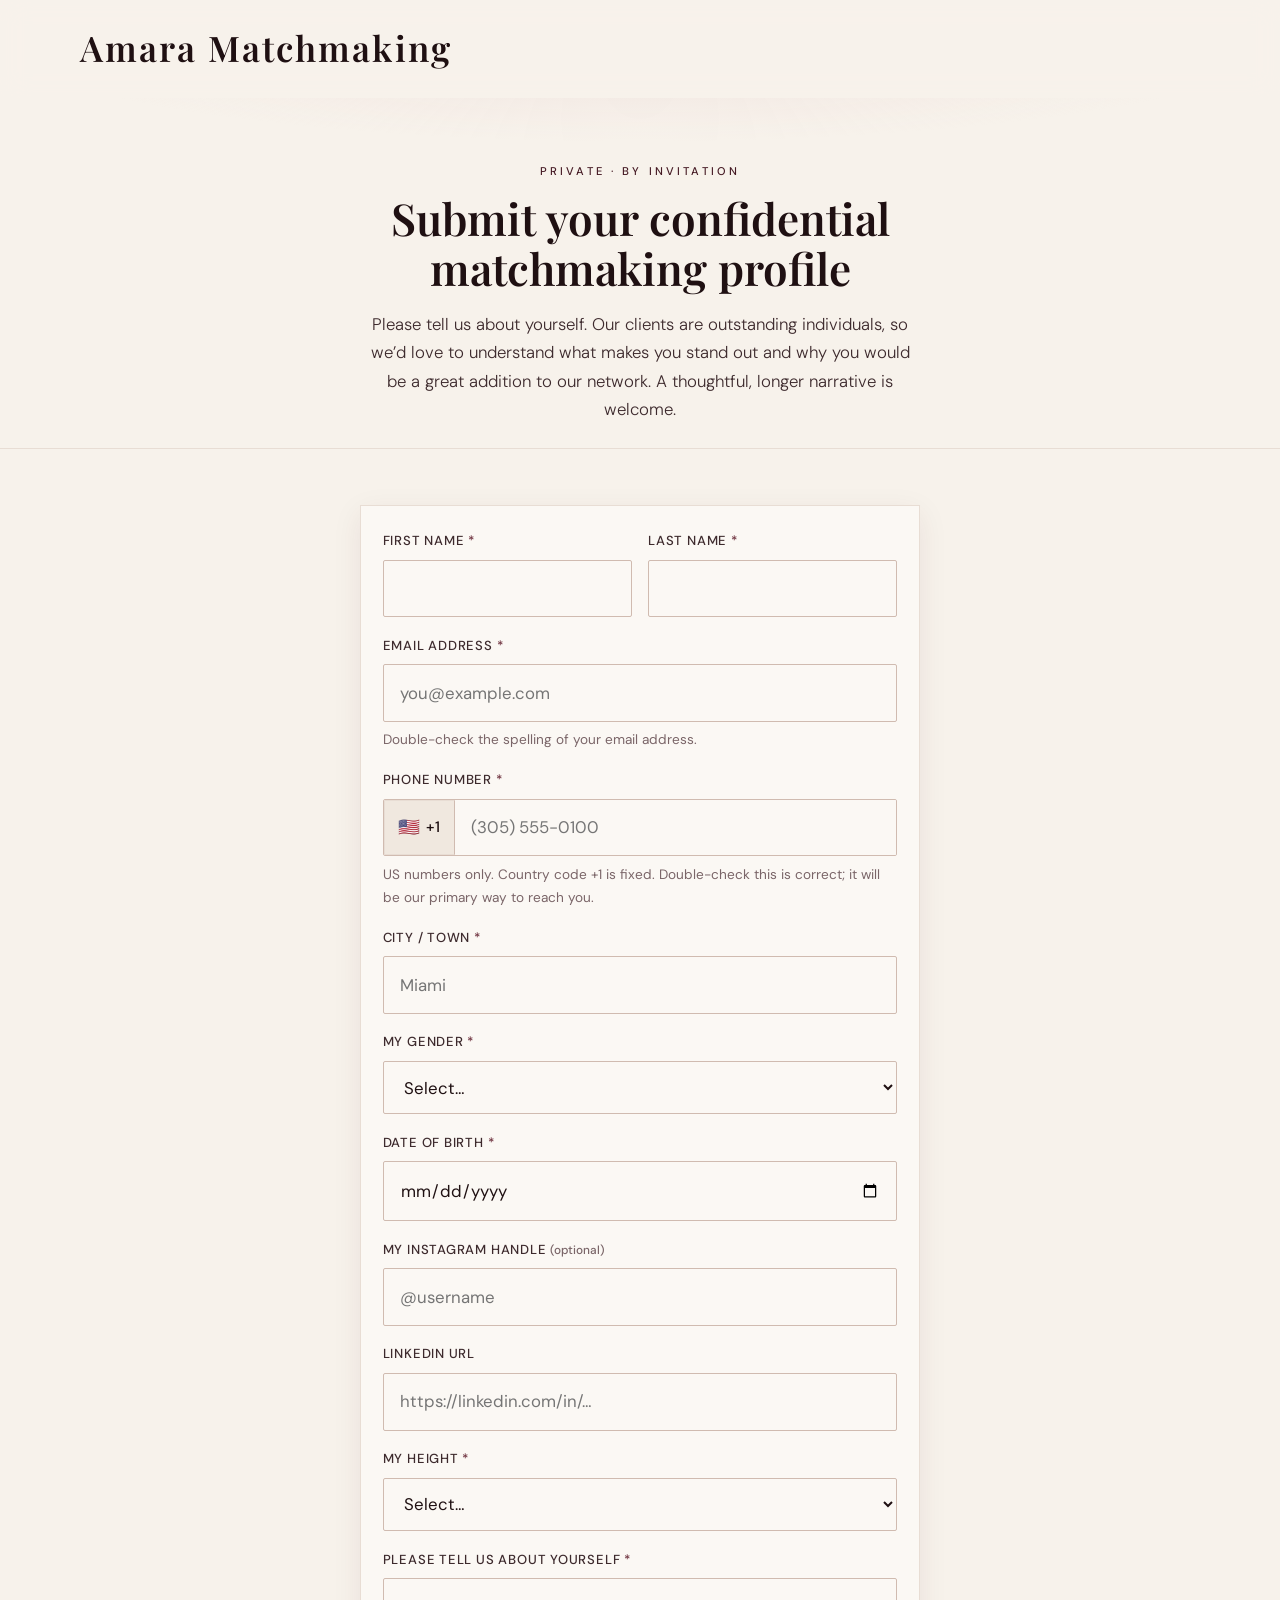
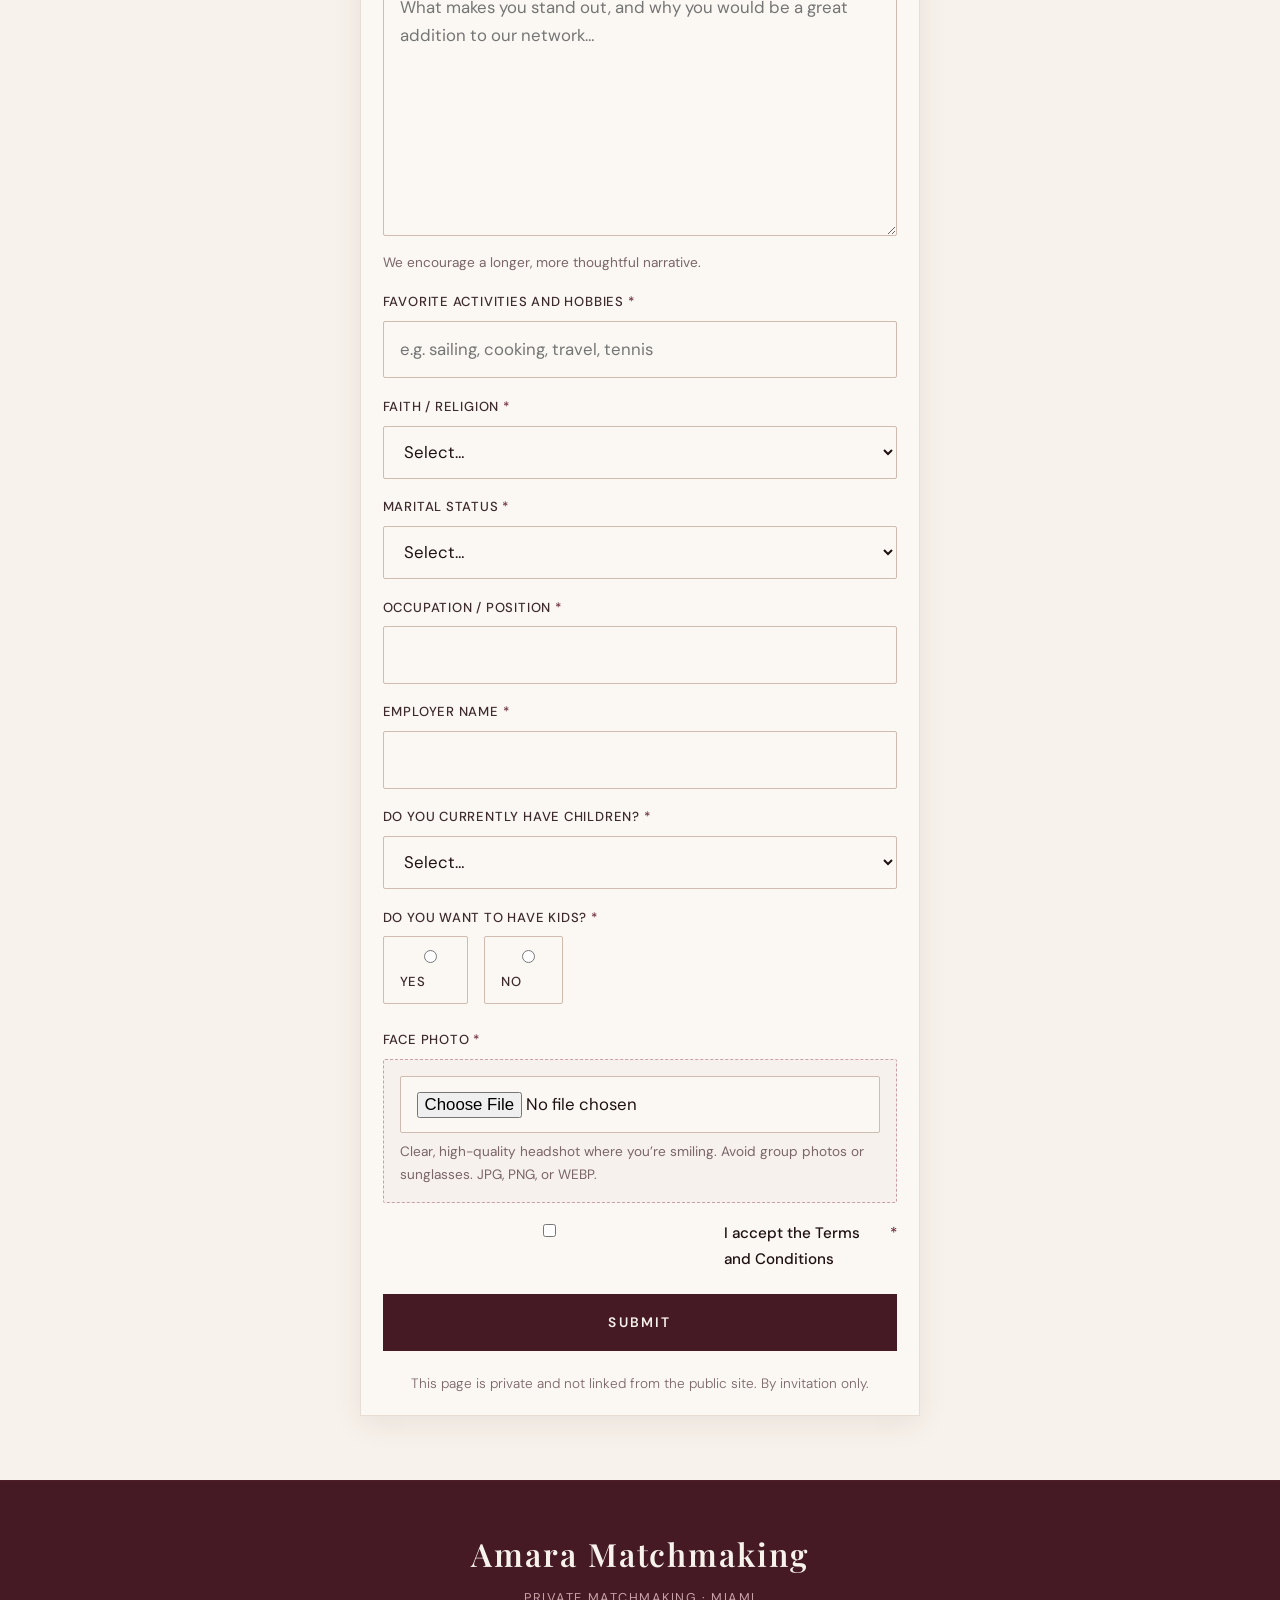
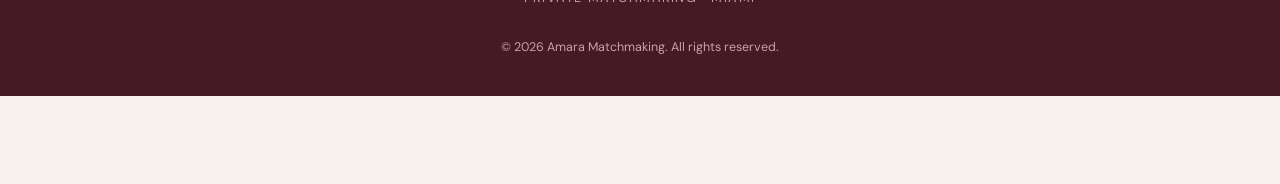
==== commit 227f9443: "Align private intake fields with SmartMatch structure" ====
--- a/intake.html
+++ b/intake.html
@@ -12,7 +12,7 @@
   <link rel="icon" href="assets/favicon.svg" type="image/svg+xml" />
   <link rel="icon" href="assets/favicon.ico" sizes="any" />
   <link rel="stylesheet" href="styles.css?v=20260922b" />
-  <link rel="stylesheet" href="intake.css?v=1" />
+  <link rel="stylesheet" href="intake.css?v=2" />
 </head>
 <body class="intake-page">
   <header class="site-header">
@@ -37,17 +37,23 @@
     <section class="intake-form-section">
       <div class="container narrow">
         <form id="intake-form" class="intake-form" novalidate>
-          <fieldset class="intake-card">
-            <legend>About you</legend>
-
-            <div class="field">
-              <label for="full_name">Full name <span class="req">*</span></label>
-              <input type="text" id="full_name" name="full_name" autocomplete="name" required placeholder="Your full name" />
-            </div>
-
-            <div class="field">
-              <label for="email">Email <span class="req">*</span></label>
+          <div class="intake-card">
+
+            <div class="field-row">
+              <div class="field">
+                <label for="first_name">First name <span class="req">*</span></label>
+                <input type="text" id="first_name" name="first_name" autocomplete="given-name" required />
+              </div>
+              <div class="field">
+                <label for="last_name">Last name <span class="req">*</span></label>
+                <input type="text" id="last_name" name="last_name" autocomplete="family-name" required />
+              </div>
+            </div>
+
+            <div class="field">
+              <label for="email">Email address <span class="req">*</span></label>
               <input type="email" id="email" name="email" autocomplete="email" required placeholder="you@example.com" />
+              <p class="field-help">Double-check the spelling of your email address.</p>
             </div>
 
             <div class="field">
@@ -60,7 +66,23 @@
                 <input type="tel" id="phone" name="phone" autocomplete="tel-national" inputmode="numeric"
                        required placeholder="(305) 555-0100" maxlength="14" aria-describedby="phone-help" />
               </div>
-              <p id="phone-help" class="field-help">US numbers only. Country code +1 is fixed.</p>
+              <p id="phone-help" class="field-help">US numbers only. Country code +1 is fixed. Double-check this is correct; it will be our primary way to reach you.</p>
+            </div>
+
+            <div class="field">
+              <label for="city">City / town <span class="req">*</span></label>
+              <input type="text" id="city" name="city" required placeholder="Miami" autocomplete="address-level2" />
+            </div>
+
+            <div class="field">
+              <label for="gender">My gender <span class="req">*</span></label>
+              <select id="gender" name="gender" required>
+                <option value="">Select…</option>
+                <option>Man</option>
+                <option>Woman</option>
+                <option>Non-binary</option>
+                <option>Prefer not to say</option>
+              </select>
             </div>
 
             <div class="field">
@@ -69,68 +91,128 @@
             </div>
 
             <div class="field">
-              <label for="city">City <span class="req">*</span></label>
-              <input type="text" id="city" name="city" required placeholder="Miami" autocomplete="address-level2" />
-            </div>
-
-            <div class="field">
-              <label for="occupation">Occupation / title <span class="req">*</span></label>
-              <input type="text" id="occupation" name="occupation" required placeholder="e.g. Founder, attorney, physician" />
-            </div>
-
-            <div class="field">
-              <label for="company">Company / practice</label>
-              <input type="text" id="company" name="company" placeholder="Optional" />
-            </div>
-
-            <div class="field">
-              <label for="height">Height</label>
-              <input type="text" id="height" name="height" placeholder="e.g. 5'11&quot;" />
-            </div>
-          </fieldset>
-
-          <fieldset class="intake-card">
-            <legend>Profile</legend>
-
-            <div class="field">
-              <label for="narrative">Tell us about yourself <span class="req">*</span></label>
-              <textarea id="narrative" name="narrative" rows="8" required
-                placeholder="Who you are, what you’re looking for, and why you’d be a strong addition to our network…"></textarea>
-              <p class="field-help">A longer, more thoughtful note is encouraged.</p>
-            </div>
-
-            <div class="field">
-              <label for="kids">Do you want to have kids? <span class="req">*</span></label>
-              <div class="choice-row" role="radiogroup" aria-labelledby="kids-label">
-                <label class="choice"><input type="radio" name="kids" value="Yes" required /> Yes</label>
-                <label class="choice"><input type="radio" name="kids" value="No" required /> No</label>
-              </div>
-            </div>
-
-            <div class="field">
-              <label for="instagram">Instagram <span class="opt">(optional)</span></label>
-              <input type="text" id="instagram" name="instagram" placeholder="@username or profile URL" />
+              <label for="instagram">My Instagram handle <span class="opt">(optional)</span></label>
+              <input type="text" id="instagram" name="instagram" placeholder="@username" />
             </div>
 
             <div class="field">
               <label for="linkedin">LinkedIn URL</label>
               <input type="url" id="linkedin" name="linkedin" placeholder="https://linkedin.com/in/…" inputmode="url" />
             </div>
-          </fieldset>
-
-          <fieldset class="intake-card">
-            <legend>Photo</legend>
-            <div class="field">
-              <label for="headshot">Headshot photo <span class="req">*</span></label>
-              <input type="file" id="headshot" name="headshot" accept="image/*" required />
-              <p class="field-help">Choose a clear, high-quality headshot where you’re smiling. Avoid group photos or sunglasses.</p>
-            </div>
-          </fieldset>
-
-          <p id="form-status" class="form-status" role="status" aria-live="polite" hidden></p>
-
-          <button type="submit" class="btn btn-primary btn-block">Submit confidential profile</button>
-          <p class="form-note">This page is private and not linked from the public site. By invitation only.</p>
+
+            <div class="field">
+              <label for="height">My height <span class="req">*</span></label>
+              <select id="height" name="height" required>
+                <option value="">Select…</option>
+                <option>5'0" (152 cm)</option>
+                <option>5'1" (155 cm)</option>
+                <option>5'2" (157 cm)</option>
+                <option>5'3" (160 cm)</option>
+                <option>5'4" (163 cm)</option>
+                <option>5'5" (165 cm)</option>
+                <option>5'6" (168 cm)</option>
+                <option>5'7" (170 cm)</option>
+                <option>5'8" (173 cm)</option>
+                <option>5'9" (175 cm)</option>
+                <option>5'10" (178 cm)</option>
+                <option>5'11" (180 cm)</option>
+                <option>6'0" (183 cm)</option>
+                <option>6'1" (185 cm)</option>
+                <option>6'2" (188 cm)</option>
+                <option>6'3" (191 cm)</option>
+                <option>6'4" (193 cm)</option>
+                <option>6'5" (196 cm)</option>
+                <option>6'6" (198 cm)+</option>
+              </select>
+            </div>
+
+            <div class="field">
+              <label for="narrative">Please tell us about yourself <span class="req">*</span></label>
+              <textarea id="narrative" name="narrative" rows="8" required
+                placeholder="What makes you stand out, and why you would be a great addition to our network…"></textarea>
+              <p class="field-help">We encourage a longer, more thoughtful narrative.</p>
+            </div>
+
+            <div class="field">
+              <label for="hobbies">Favorite activities and hobbies <span class="req">*</span></label>
+              <input type="text" id="hobbies" name="hobbies" required placeholder="e.g. sailing, cooking, travel, tennis" />
+            </div>
+
+            <div class="field">
+              <label for="faith">Faith / religion <span class="req">*</span></label>
+              <select id="faith" name="faith" required>
+                <option value="">Select…</option>
+                <option>Christian</option>
+                <option>Catholic</option>
+                <option>Jewish</option>
+                <option>Muslim</option>
+                <option>Hindu</option>
+                <option>Buddhist</option>
+                <option>Spiritual but not religious</option>
+                <option>Agnostic</option>
+                <option>Atheist</option>
+                <option>Other</option>
+                <option>Prefer not to say</option>
+              </select>
+            </div>
+
+            <div class="field">
+              <label for="marital">Marital status <span class="req">*</span></label>
+              <select id="marital" name="marital" required>
+                <option value="">Select…</option>
+                <option>Never married</option>
+                <option>Divorced</option>
+                <option>Widowed</option>
+                <option>Separated</option>
+              </select>
+            </div>
+
+            <div class="field">
+              <label for="occupation">Occupation / position <span class="req">*</span></label>
+              <input type="text" id="occupation" name="occupation" required />
+            </div>
+
+            <div class="field">
+              <label for="employer">Employer name <span class="req">*</span></label>
+              <input type="text" id="employer" name="employer" required />
+            </div>
+
+            <div class="field">
+              <label for="have_kids">Do you currently have children? <span class="req">*</span></label>
+              <select id="have_kids" name="have_kids" required>
+                <option value="">Select…</option>
+                <option>No</option>
+                <option>Yes</option>
+              </select>
+            </div>
+
+            <div class="field">
+              <label>Do you want to have kids? <span class="req">*</span></label>
+              <div class="choice-row">
+                <label class="choice"><input type="radio" name="want_kids" value="Yes" required /> Yes</label>
+                <label class="choice"><input type="radio" name="want_kids" value="No" required /> No</label>
+              </div>
+            </div>
+
+            <div class="field">
+              <label for="headshot">Face photo <span class="req">*</span></label>
+              <div class="upload-box">
+                <input type="file" id="headshot" name="headshot" accept="image/jpeg,image/png,image/webp" required />
+                <p class="field-help">Clear, high-quality headshot where you’re smiling. Avoid group photos or sunglasses. JPG, PNG, or WEBP.</p>
+              </div>
+            </div>
+
+            <div class="field">
+              <label class="terms-label">
+                <input type="checkbox" id="terms" name="terms" required />
+                I accept the Terms and Conditions <span class="req">*</span>
+              </label>
+            </div>
+
+            <p id="form-status" class="form-status" role="status" aria-live="polite" hidden></p>
+            <button type="submit" class="btn btn-primary btn-block">Submit</button>
+            <p class="form-note">This page is private and not linked from the public site. By invitation only.</p>
+          </div>
         </form>
       </div>
     </section>
--- a/intake.css
+++ b/intake.css
@@ -141,3 +141,39 @@
   font-size: 0.85rem;
 }
 .intake-form .btn-block { width: 100%; margin-top: 0.25rem; }
+
+.field-row {
+  display: grid;
+  grid-template-columns: 1fr 1fr;
+  gap: 1rem;
+}
+@media (max-width: 560px) {
+  .field-row { grid-template-columns: 1fr; }
+}
+.intake-form select {
+  width: 100%;
+  font: inherit;
+  padding: 0.85rem 1rem;
+  border: 1px solid var(--line-strong);
+  background: var(--white);
+  color: var(--ink);
+  border-radius: var(--radius);
+}
+.intake-form select.invalid { border-color: #b42318; }
+.upload-box {
+  border: 1.5px dashed var(--accent-soft);
+  background: rgba(201, 160, 168, 0.08);
+  padding: 1rem;
+  border-radius: var(--radius);
+}
+.terms-label {
+  display: flex !important;
+  align-items: flex-start;
+  gap: 0.55rem;
+  text-transform: none !important;
+  letter-spacing: 0 !important;
+  font-size: 0.95rem !important;
+  color: var(--ink) !important;
+  cursor: pointer;
+}
+.terms-label input { margin-top: 0.2rem; accent-color: var(--accent-deep); }
